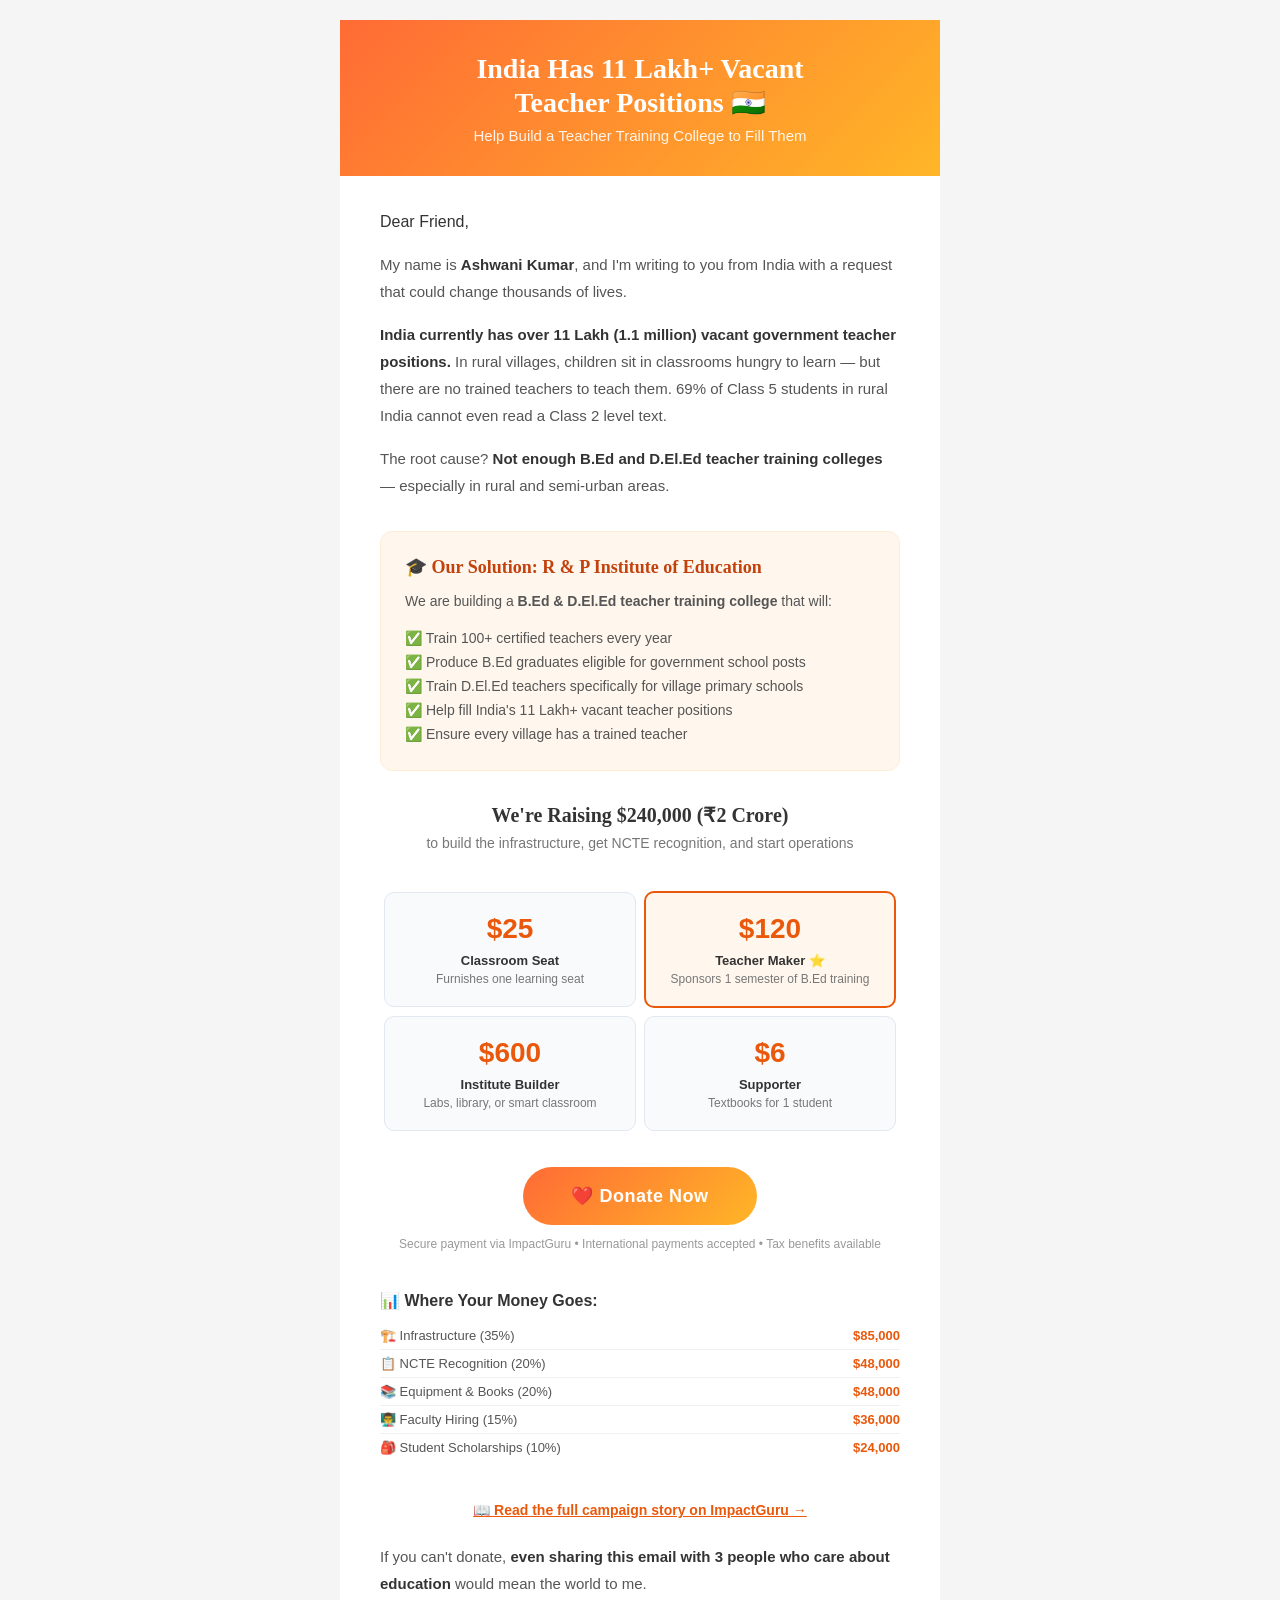
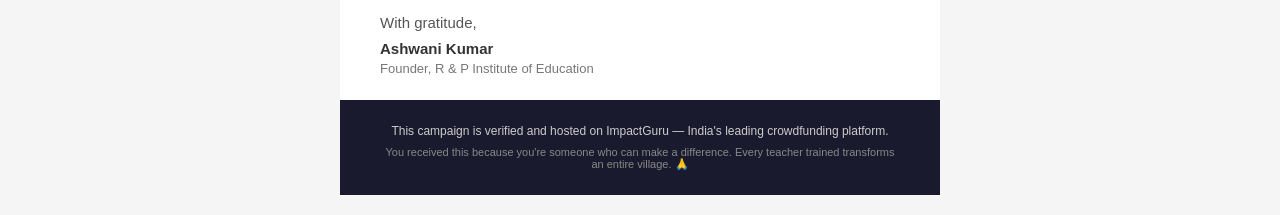
==== email-template-usd.html @ e15c677f "feat: initial commit with landing page and email template" ====
<!DOCTYPE html>
<html>
<head>
    <meta charset="UTF-8">
    <meta name="viewport" content="width=device-width, initial-scale=1.0">
    <title>Email Preview — R & P Institute Fundraiser (USD Version)</title>
    <style>
        body { font-family: Arial, sans-serif; background: #f5f5f5; padding: 20px; margin: 0; }
        .email-container { max-width: 600px; margin: 0 auto; background: white; }
    </style>
</head>
<body>
    <div class="email-container">
        <!--[if mso]><table role="presentation" width="600" cellspacing="0" cellpadding="0" border="0" align="center"><tr><td><![endif]-->
        <table role="presentation" width="100%" cellspacing="0" cellpadding="0" border="0" style="max-width:600px;margin:0 auto;background:#ffffff;">
            <!-- Header Banner -->
            <tr>
                <td style="background: linear-gradient(135deg, #FF6B35 0%, #FFB627 100%); padding: 32px 40px; text-align: center;">
                    <h1 style="color: white; font-family: Georgia, serif; font-size: 28px; margin: 0 0 8px 0; line-height: 1.2;">
                        India Has 11 Lakh+ Vacant<br>Teacher Positions 🇮🇳
                    </h1>
                    <p style="color: rgba(255,255,255,0.9); font-size: 15px; margin: 0;">Help Build a Teacher Training College to Fill Them</p>
                </td>
            </tr>

            <!-- Personal Greeting -->
            <tr>
                <td style="padding: 32px 40px 16px;">
                    <p style="color: #333; font-size: 16px; line-height: 1.7; margin: 0;">
                        Dear Friend,
                    </p>
                </td>
            </tr>

            <!-- Main Message -->
            <tr>
                <td style="padding: 0 40px;">
                    <p style="color: #555; font-size: 15px; line-height: 1.8; margin: 0 0 16px;">
                        My name is <strong style="color:#333;">Ashwani Kumar</strong>, and I'm writing to you from India with a request that could change thousands of lives.
                    </p>
                    <p style="color: #555; font-size: 15px; line-height: 1.8; margin: 0 0 16px;">
                        <strong style="color:#333;">India currently has over 11 Lakh (1.1 million) vacant government teacher positions.</strong> In rural villages, children sit in classrooms hungry to learn — but there are no trained teachers to teach them. 69% of Class 5 students in rural India cannot even read a Class 2 level text.
                    </p>
                    <p style="color: #555; font-size: 15px; line-height: 1.8; margin: 0 0 16px;">
                        The root cause? <strong style="color:#333;">Not enough B.Ed and D.El.Ed teacher training colleges</strong> — especially in rural and semi-urban areas.
                    </p>
                </td>
            </tr>

            <!-- The Solution -->
            <tr>
                <td style="padding: 16px 40px;">
                    <table role="presentation" width="100%" cellspacing="0" cellpadding="0" border="0" style="background: #FFF7ED; border-radius: 12px; border: 1px solid #FFEDD5;">
                        <tr>
                            <td style="padding: 24px;">
                                <h2 style="color: #C2410C; font-size: 18px; margin: 0 0 12px; font-family: Georgia, serif;">
                                    🎓 Our Solution: R & P Institute of Education
                                </h2>
                                <p style="color: #555; font-size: 14px; line-height: 1.7; margin: 0 0 12px;">
                                    We are building a <strong>B.Ed & D.El.Ed teacher training college</strong> that will:
                                </p>
                                <table role="presentation" cellspacing="0" cellpadding="0" border="0">
                                    <tr><td style="padding: 4px 0; color: #555; font-size: 14px;">✅ Train 100+ certified teachers every year</td></tr>
                                    <tr><td style="padding: 4px 0; color: #555; font-size: 14px;">✅ Produce B.Ed graduates eligible for government school posts</td></tr>
                                    <tr><td style="padding: 4px 0; color: #555; font-size: 14px;">✅ Train D.El.Ed teachers specifically for village primary schools</td></tr>
                                    <tr><td style="padding: 4px 0; color: #555; font-size: 14px;">✅ Help fill India's 11 Lakh+ vacant teacher positions</td></tr>
                                    <tr><td style="padding: 4px 0; color: #555; font-size: 14px;">✅ Ensure every village has a trained teacher</td></tr>
                                </table>
                            </td>
                        </tr>
                    </table>
                </td>
            </tr>

            <!-- Fundraising Goal -->
            <tr>
                <td style="padding: 16px 40px;">
                    <h2 style="color: #333; font-size: 20px; margin: 0 0 8px; font-family: Georgia, serif; text-align: center;">
                        We're Raising $240,000 (₹2 Crore)
                    </h2>
                    <p style="color: #777; font-size: 14px; text-align: center; margin: 0 0 20px;">
                        to build the infrastructure, get NCTE recognition, and start operations
                    </p>
                </td>
            </tr>

            <!-- Donation Tiers (USD) -->
            <tr>
                <td style="padding: 0 40px 24px;">
                    <table role="presentation" width="100%" cellspacing="0" cellpadding="0" border="0">
                        <tr>
                            <td width="50%" style="padding: 4px;">
                                <table role="presentation" width="100%" cellspacing="0" cellpadding="0" border="0" style="background: #F8FAFC; border-radius: 10px; border: 1px solid #E2E8F0; text-align: center;">
                                    <tr><td style="padding: 20px 12px;">
                                        <div style="font-size: 28px; font-weight: 900; color: #EA580C;">$25</div>
                                        <div style="color: #333; font-size: 13px; font-weight: 700; margin: 8px 0 4px;">Classroom Seat</div>
                                        <div style="color: #777; font-size: 12px;">Furnishes one learning seat</div>
                                    </td></tr>
                                </table>
                            </td>
                            <td width="50%" style="padding: 4px;">
                                <table role="presentation" width="100%" cellspacing="0" cellpadding="0" border="0" style="background: #FFF7ED; border-radius: 10px; border: 2px solid #EA580C; text-align: center;">
                                    <tr><td style="padding: 20px 12px;">
                                        <div style="font-size: 28px; font-weight: 900; color: #EA580C;">$120</div>
                                        <div style="color: #333; font-size: 13px; font-weight: 700; margin: 8px 0 4px;">Teacher Maker ⭐</div>
                                        <div style="color: #777; font-size: 12px;">Sponsors 1 semester of B.Ed training</div>
                                    </td></tr>
                                </table>
                            </td>
                        </tr>
                        <tr>
                            <td width="50%" style="padding: 4px;">
                                <table role="presentation" width="100%" cellspacing="0" cellpadding="0" border="0" style="background: #F8FAFC; border-radius: 10px; border: 1px solid #E2E8F0; text-align: center;">
                                    <tr><td style="padding: 20px 12px;">
                                        <div style="font-size: 28px; font-weight: 900; color: #EA580C;">$600</div>
                                        <div style="color: #333; font-size: 13px; font-weight: 700; margin: 8px 0 4px;">Institute Builder</div>
                                        <div style="color: #777; font-size: 12px;">Labs, library, or smart classroom</div>
                                    </td></tr>
                                </table>
                            </td>
                            <td width="50%" style="padding: 4px;">
                                <table role="presentation" width="100%" cellspacing="0" cellpadding="0" border="0" style="background: #F8FAFC; border-radius: 10px; border: 1px solid #E2E8F0; text-align: center;">
                                    <tr><td style="padding: 20px 12px;">
                                        <div style="font-size: 28px; font-weight: 900; color: #EA580C;">$6</div>
                                        <div style="color: #333; font-size: 13px; font-weight: 700; margin: 8px 0 4px;">Supporter</div>
                                        <div style="color: #777; font-size: 12px;">Textbooks for 1 student</div>
                                    </td></tr>
                                </table>
                            </td>
                        </tr>
                    </table>
                </td>
            </tr>

            <!-- CTA Button -->
            <tr>
                <td style="padding: 8px 40px 24px; text-align: center;">
                    <a href="http://impactguru.com/s/eW5Mk1" target="_blank" style="display: inline-block; background: linear-gradient(135deg, #FF6B35, #FFB627); color: white; padding: 18px 48px; border-radius: 50px; font-size: 18px; font-weight: 800; text-decoration: none; letter-spacing: 0.5px;">
                        ❤️ Donate Now
                    </a>
                    <p style="margin: 12px 0 0; font-size: 12px; color: #999;">
                        Secure payment via ImpactGuru • International payments accepted • Tax benefits available
                    </p>
                </td>
            </tr>

            <!-- Fund Utilization -->
            <tr>
                <td style="padding: 16px 40px;">
                    <h3 style="color: #333; font-size: 16px; margin: 0 0 12px;">📊 Where Your Money Goes:</h3>
                    <table role="presentation" width="100%" cellspacing="0" cellpadding="0" border="0" style="font-size: 13px;">
                        <tr><td style="padding: 6px 0; color: #555;">🏗️ Infrastructure (35%)</td><td style="text-align:right; color: #EA580C; font-weight:700;">$85,000</td></tr>
                        <tr><td style="padding: 6px 0; color: #555; border-top: 1px solid #f0f0f0;">📋 NCTE Recognition (20%)</td><td style="text-align:right; color: #EA580C; font-weight:700; border-top: 1px solid #f0f0f0;">$48,000</td></tr>
                        <tr><td style="padding: 6px 0; color: #555; border-top: 1px solid #f0f0f0;">📚 Equipment & Books (20%)</td><td style="text-align:right; color: #EA580C; font-weight:700; border-top: 1px solid #f0f0f0;">$48,000</td></tr>
                        <tr><td style="padding: 6px 0; color: #555; border-top: 1px solid #f0f0f0;">👨‍🏫 Faculty Hiring (15%)</td><td style="text-align:right; color: #EA580C; font-weight:700; border-top: 1px solid #f0f0f0;">$36,000</td></tr>
                        <tr><td style="padding: 6px 0; color: #555; border-top: 1px solid #f0f0f0;">🎒 Student Scholarships (10%)</td><td style="text-align:right; color: #EA580C; font-weight:700; border-top: 1px solid #f0f0f0;">$24,000</td></tr>
                    </table>
                </td>
            </tr>

            <!-- Read More -->
            <tr>
                <td style="padding: 24px 40px; text-align: center;">
                    <a href="http://impactguru.com/s/ashwani-kumar-53" target="_blank" style="color: #EA580C; font-size: 14px; font-weight: 600; text-decoration: underline;">
                        📖 Read the full campaign story on ImpactGuru →
                    </a>
                </td>
            </tr>

            <!-- Closing -->
            <tr>
                <td style="padding: 0 40px 24px;">
                    <p style="color: #555; font-size: 15px; line-height: 1.8; margin: 0 0 12px;">
                        If you can't donate, <strong style="color:#333;">even sharing this email with 3 people who care about education</strong> would mean the world to me.
                    </p>
                    <p style="color: #555; font-size: 15px; line-height: 1.8; margin: 0 0 4px;">
                        With gratitude,
                    </p>
                    <p style="color: #333; font-size: 15px; font-weight: 700; margin: 0;">
                        Ashwani Kumar
                    </p>
                    <p style="color: #777; font-size: 13px; margin: 4px 0 0;">
                        Founder, R & P Institute of Education
                    </p>
                </td>
            </tr>

            <!-- Footer -->
            <tr>
                <td style="background: #1A1A2E; padding: 24px 40px; text-align: center;">
                    <p style="color: #ccc; font-size: 12px; margin: 0 0 8px;">
                        This campaign is verified and hosted on ImpactGuru — India's leading crowdfunding platform.
                    </p>
                    <p style="color: #888; font-size: 11px; margin: 0;">
                        You received this because you're someone who can make a difference. 
                        Every teacher trained transforms an entire village. 🙏
                    </p>
                </td>
            </tr>
        </table>
        <!--[if mso]></td></tr></table><![endif]-->
    </div>
</body>
</html>
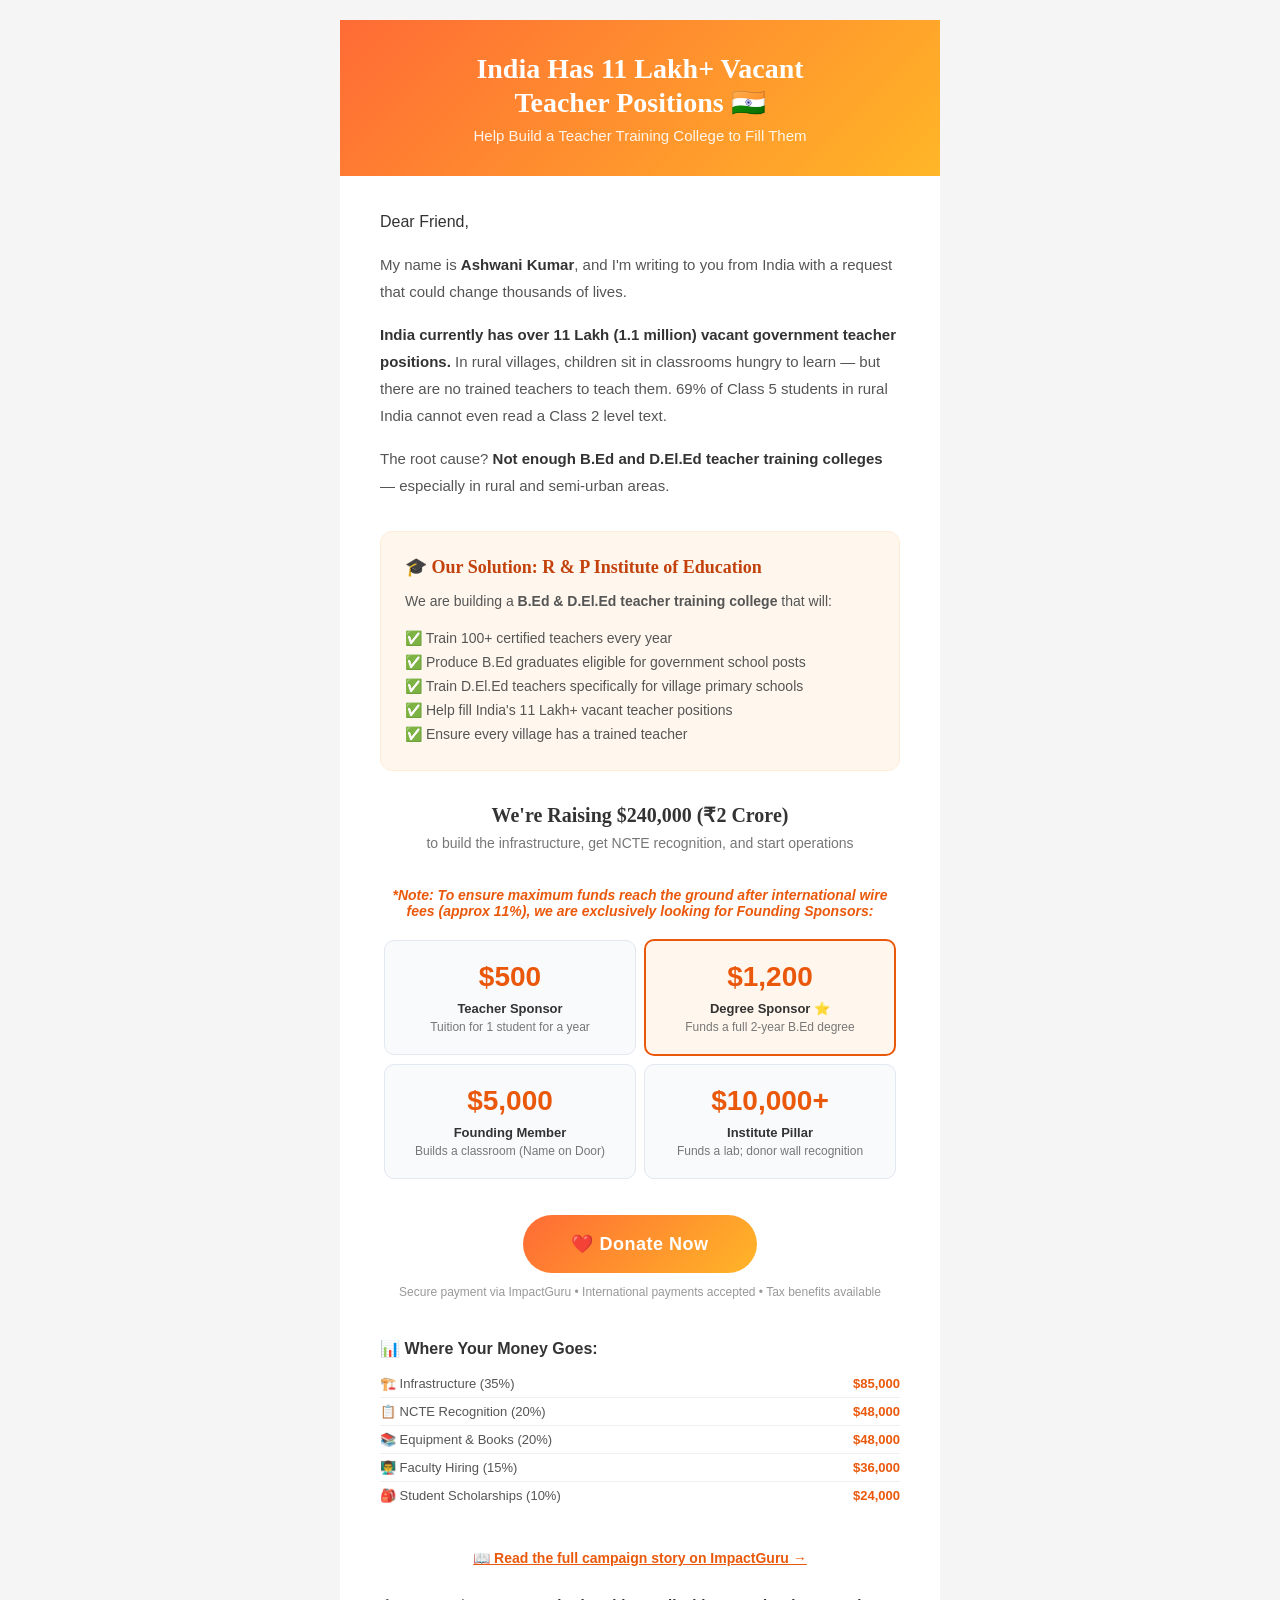
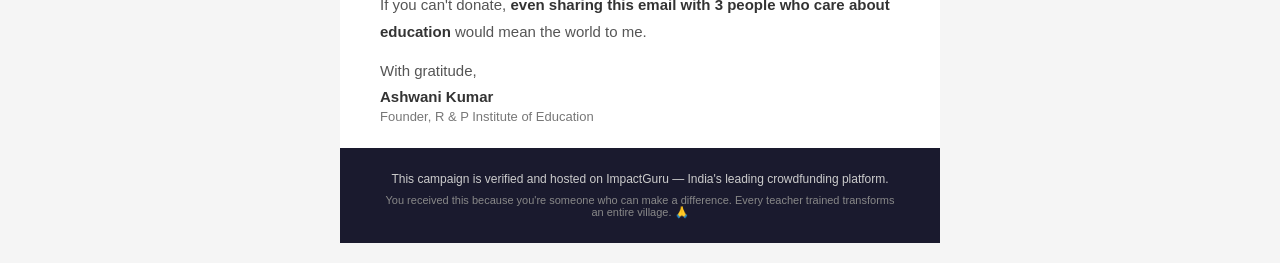
==== commit 640769eb: "feat: updated USD tiers to high-ticket  minimum" ====
--- a/email-template-usd.html
+++ b/email-template-usd.html
@@ -87,23 +87,26 @@
             <!-- Donation Tiers (USD) -->
             <tr>
                 <td style="padding: 0 40px 24px;">
+                    <p style="color: #EA580C; font-size: 14px; font-weight: 600; text-align: center; margin: 0 0 16px;">
+                        <em>*Note: To ensure maximum funds reach the ground after international wire fees (approx 11%), we are exclusively looking for Founding Sponsors:</em>
+                    </p>
                     <table role="presentation" width="100%" cellspacing="0" cellpadding="0" border="0">
                         <tr>
                             <td width="50%" style="padding: 4px;">
                                 <table role="presentation" width="100%" cellspacing="0" cellpadding="0" border="0" style="background: #F8FAFC; border-radius: 10px; border: 1px solid #E2E8F0; text-align: center;">
                                     <tr><td style="padding: 20px 12px;">
-                                        <div style="font-size: 28px; font-weight: 900; color: #EA580C;">$25</div>
-                                        <div style="color: #333; font-size: 13px; font-weight: 700; margin: 8px 0 4px;">Classroom Seat</div>
-                                        <div style="color: #777; font-size: 12px;">Furnishes one learning seat</div>
+                                        <div style="font-size: 28px; font-weight: 900; color: #EA580C;">$500</div>
+                                        <div style="color: #333; font-size: 13px; font-weight: 700; margin: 8px 0 4px;">Teacher Sponsor</div>
+                                        <div style="color: #777; font-size: 12px;">Tuition for 1 student for a year</div>
                                     </td></tr>
                                 </table>
                             </td>
                             <td width="50%" style="padding: 4px;">
                                 <table role="presentation" width="100%" cellspacing="0" cellpadding="0" border="0" style="background: #FFF7ED; border-radius: 10px; border: 2px solid #EA580C; text-align: center;">
                                     <tr><td style="padding: 20px 12px;">
-                                        <div style="font-size: 28px; font-weight: 900; color: #EA580C;">$120</div>
-                                        <div style="color: #333; font-size: 13px; font-weight: 700; margin: 8px 0 4px;">Teacher Maker ⭐</div>
-                                        <div style="color: #777; font-size: 12px;">Sponsors 1 semester of B.Ed training</div>
+                                        <div style="font-size: 28px; font-weight: 900; color: #EA580C;">$1,200</div>
+                                        <div style="color: #333; font-size: 13px; font-weight: 700; margin: 8px 0 4px;">Degree Sponsor ⭐</div>
+                                        <div style="color: #777; font-size: 12px;">Funds a full 2-year B.Ed degree</div>
                                     </td></tr>
                                 </table>
                             </td>
@@ -112,18 +115,18 @@
                             <td width="50%" style="padding: 4px;">
                                 <table role="presentation" width="100%" cellspacing="0" cellpadding="0" border="0" style="background: #F8FAFC; border-radius: 10px; border: 1px solid #E2E8F0; text-align: center;">
                                     <tr><td style="padding: 20px 12px;">
-                                        <div style="font-size: 28px; font-weight: 900; color: #EA580C;">$600</div>
-                                        <div style="color: #333; font-size: 13px; font-weight: 700; margin: 8px 0 4px;">Institute Builder</div>
-                                        <div style="color: #777; font-size: 12px;">Labs, library, or smart classroom</div>
+                                        <div style="font-size: 28px; font-weight: 900; color: #EA580C;">$5,000</div>
+                                        <div style="color: #333; font-size: 13px; font-weight: 700; margin: 8px 0 4px;">Founding Member</div>
+                                        <div style="color: #777; font-size: 12px;">Builds a classroom (Name on Door)</div>
                                     </td></tr>
                                 </table>
                             </td>
                             <td width="50%" style="padding: 4px;">
                                 <table role="presentation" width="100%" cellspacing="0" cellpadding="0" border="0" style="background: #F8FAFC; border-radius: 10px; border: 1px solid #E2E8F0; text-align: center;">
                                     <tr><td style="padding: 20px 12px;">
-                                        <div style="font-size: 28px; font-weight: 900; color: #EA580C;">$6</div>
-                                        <div style="color: #333; font-size: 13px; font-weight: 700; margin: 8px 0 4px;">Supporter</div>
-                                        <div style="color: #777; font-size: 12px;">Textbooks for 1 student</div>
+                                        <div style="font-size: 28px; font-weight: 900; color: #EA580C;">$10,000+</div>
+                                        <div style="color: #333; font-size: 13px; font-weight: 700; margin: 8px 0 4px;">Institute Pillar</div>
+                                        <div style="color: #777; font-size: 12px;">Funds a lab; donor wall recognition</div>
                                     </td></tr>
                                 </table>
                             </td>
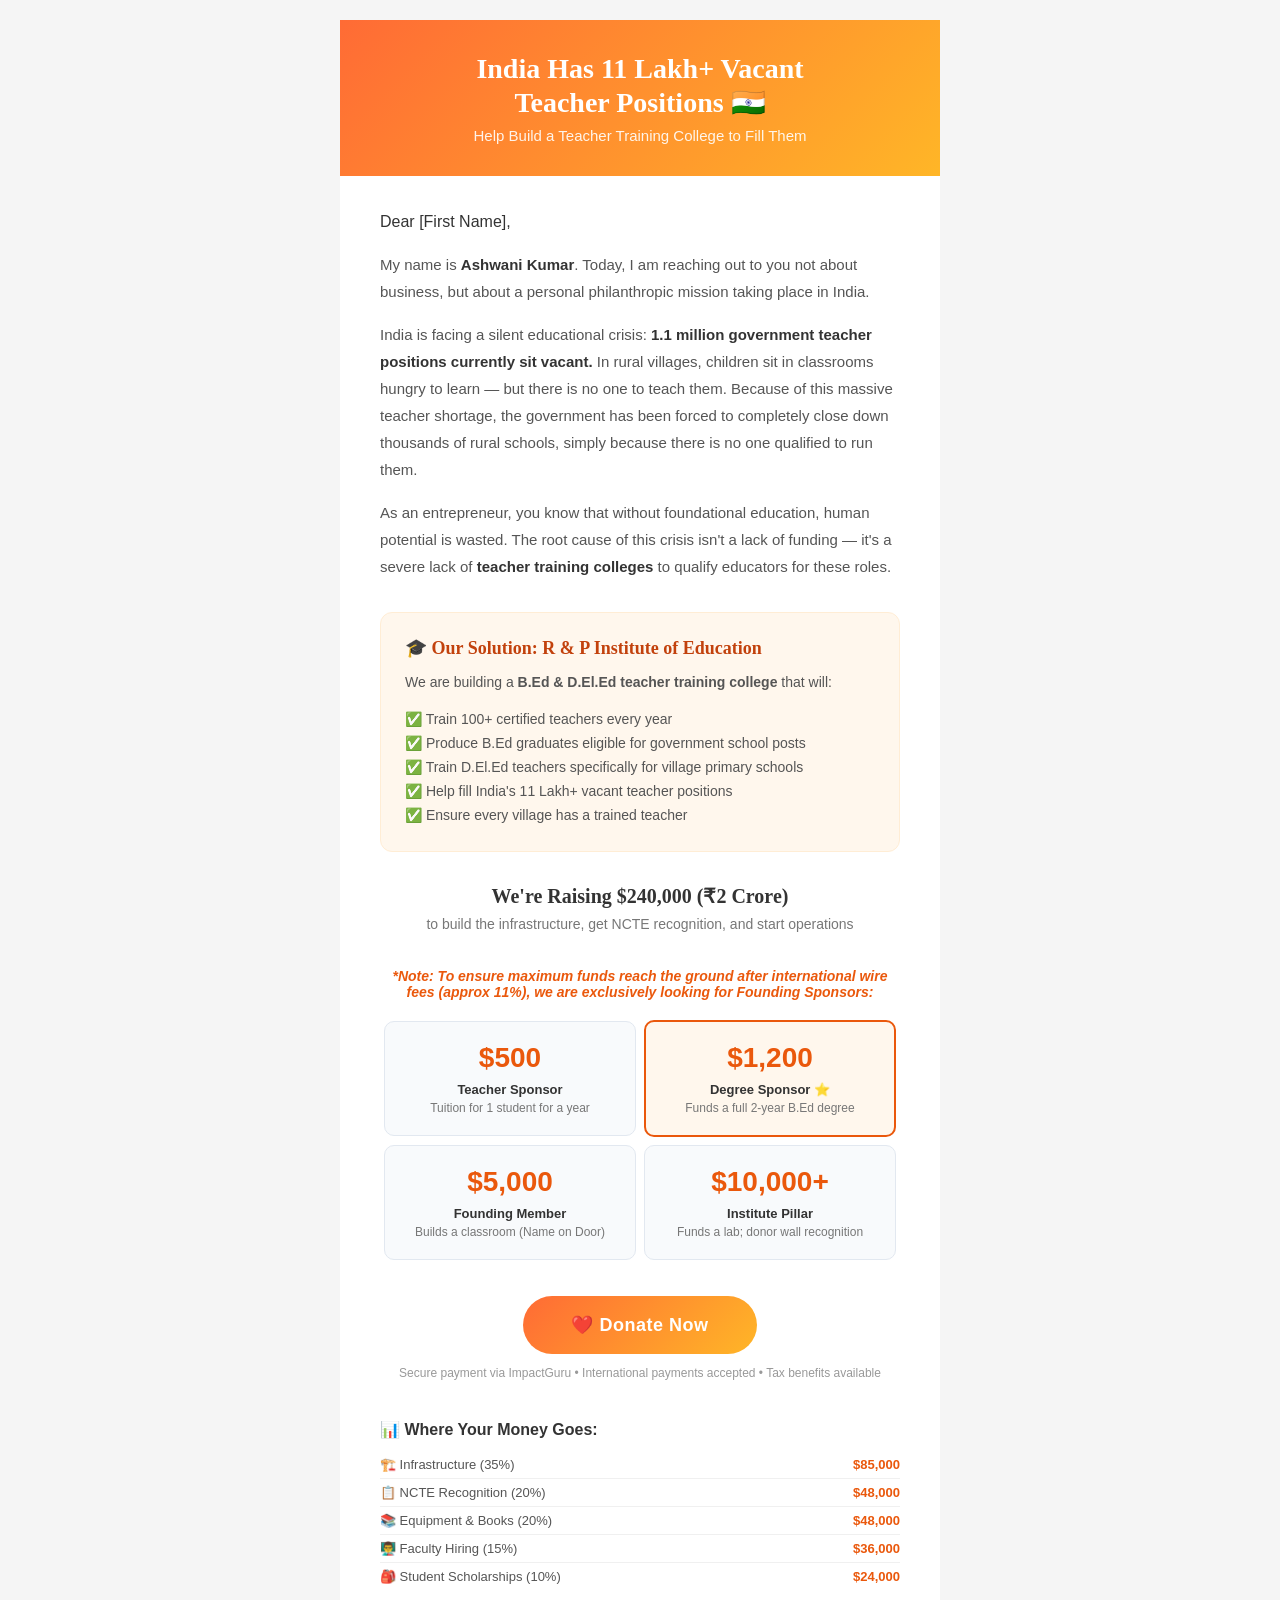
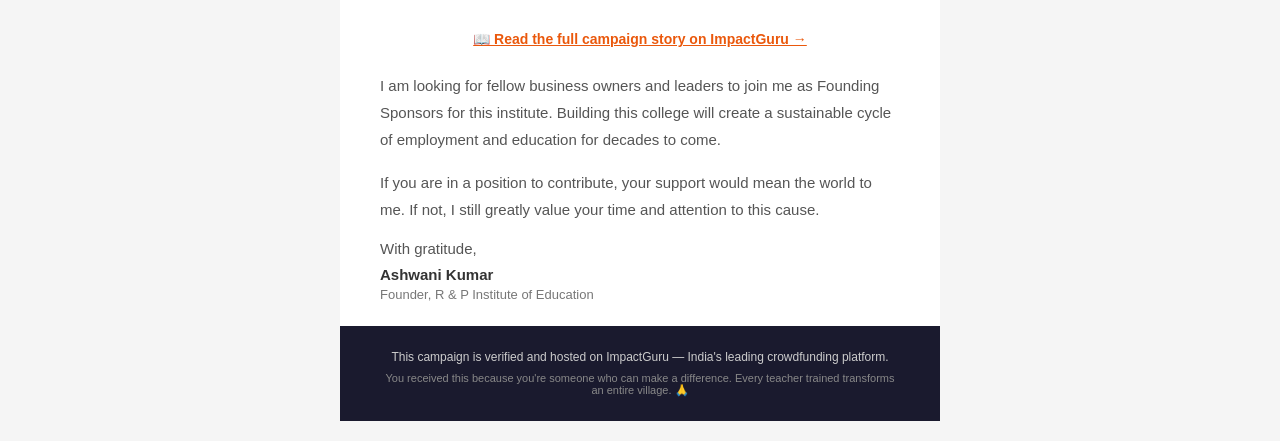
==== commit 0e177a84: "feat: updated email templates to include closed schools context and remove FSI Digital" ====
--- a/email-template-usd.html
+++ b/email-template-usd.html
@@ -27,7 +27,7 @@
             <tr>
                 <td style="padding: 32px 40px 16px;">
                     <p style="color: #333; font-size: 16px; line-height: 1.7; margin: 0;">
-                        Dear Friend,
+                        Dear [First Name],
                     </p>
                 </td>
             </tr>
@@ -36,13 +36,13 @@
             <tr>
                 <td style="padding: 0 40px;">
                     <p style="color: #555; font-size: 15px; line-height: 1.8; margin: 0 0 16px;">
-                        My name is <strong style="color:#333;">Ashwani Kumar</strong>, and I'm writing to you from India with a request that could change thousands of lives.
-                    </p>
-                    <p style="color: #555; font-size: 15px; line-height: 1.8; margin: 0 0 16px;">
-                        <strong style="color:#333;">India currently has over 11 Lakh (1.1 million) vacant government teacher positions.</strong> In rural villages, children sit in classrooms hungry to learn — but there are no trained teachers to teach them. 69% of Class 5 students in rural India cannot even read a Class 2 level text.
-                    </p>
-                    <p style="color: #555; font-size: 15px; line-height: 1.8; margin: 0 0 16px;">
-                        The root cause? <strong style="color:#333;">Not enough B.Ed and D.El.Ed teacher training colleges</strong> — especially in rural and semi-urban areas.
+                        My name is <strong style="color:#333;">Ashwani Kumar</strong>. Today, I am reaching out to you not about business, but about a personal philanthropic mission taking place in India.
+                    </p>
+                    <p style="color: #555; font-size: 15px; line-height: 1.8; margin: 0 0 16px;">
+                        India is facing a silent educational crisis: <strong style="color:#333;">1.1 million government teacher positions currently sit vacant.</strong> In rural villages, children sit in classrooms hungry to learn — but there is no one to teach them. Because of this massive teacher shortage, the government has been forced to completely close down thousands of rural schools, simply because there is no one qualified to run them.
+                    </p>
+                    <p style="color: #555; font-size: 15px; line-height: 1.8; margin: 0 0 16px;">
+                        As an entrepreneur, you know that without foundational education, human potential is wasted. The root cause of this crisis isn't a lack of funding — it's a severe lack of <strong style="color:#333;">teacher training colleges</strong> to qualify educators for these roles.
                     </p>
                 </td>
             </tr>
@@ -173,8 +173,11 @@
             <!-- Closing -->
             <tr>
                 <td style="padding: 0 40px 24px;">
+                    <p style="color: #555; font-size: 15px; line-height: 1.8; margin: 0 0 16px;">
+                        I am looking for fellow business owners and leaders to join me as Founding Sponsors for this institute. Building this college will create a sustainable cycle of employment and education for decades to come.
+                    </p>
                     <p style="color: #555; font-size: 15px; line-height: 1.8; margin: 0 0 12px;">
-                        If you can't donate, <strong style="color:#333;">even sharing this email with 3 people who care about education</strong> would mean the world to me.
+                        If you are in a position to contribute, your support would mean the world to me. If not, I still greatly value your time and attention to this cause.
                     </p>
                     <p style="color: #555; font-size: 15px; line-height: 1.8; margin: 0 0 4px;">
                         With gratitude,
